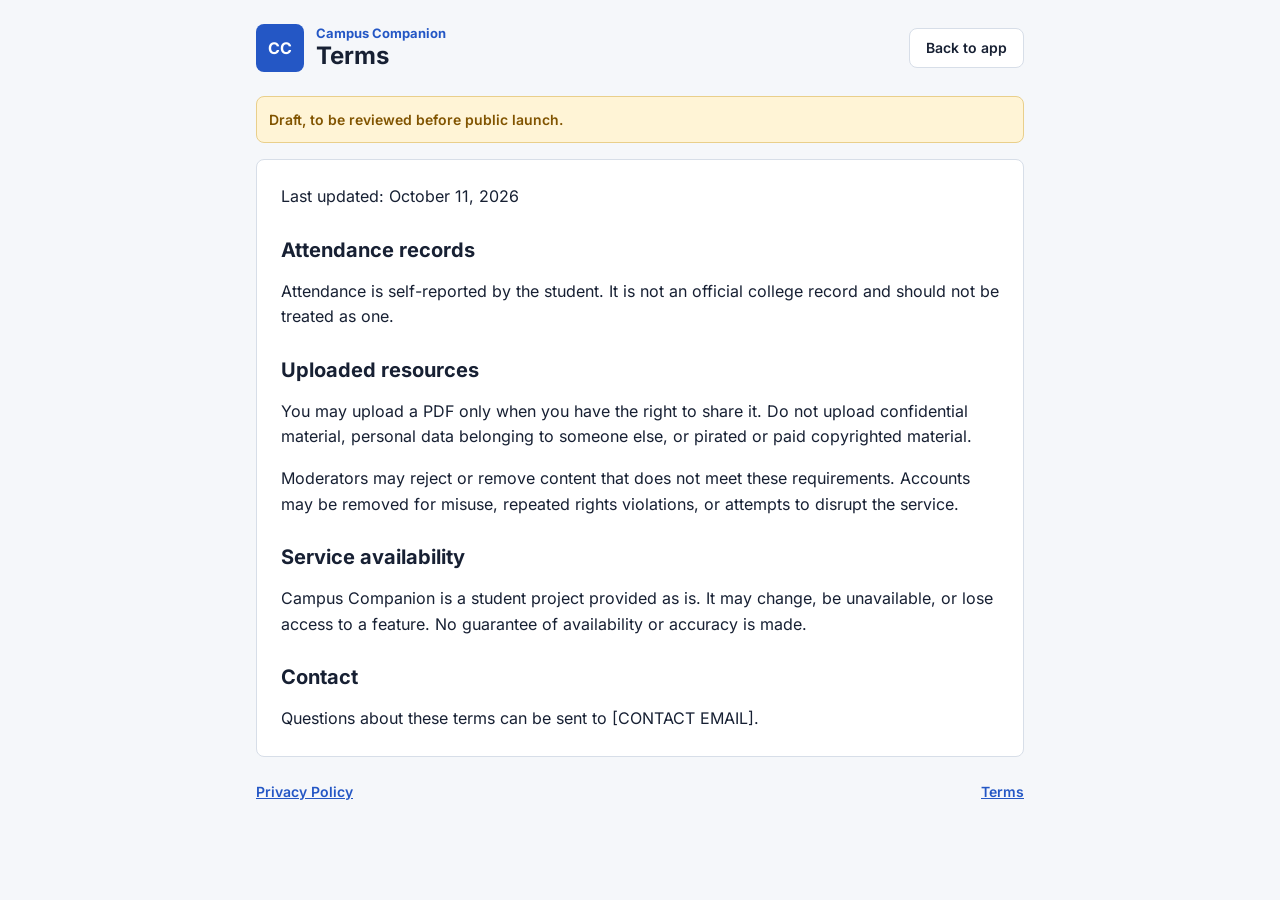
==== terms.html @ 9fdbab42 "Initial commit" ====
<!DOCTYPE html>
<html lang="en">
  <head>
    <meta charset="UTF-8" />
    <meta name="viewport" content="width=device-width, initial-scale=1.0" />
    <title>Terms, Campus Companion</title>
    <meta name="description" content="Terms for using Campus Companion." />
    <link rel="icon" href="favicon.svg" type="image/svg+xml" />
    <link rel="alternate icon" href="favicon.ico" type="image/x-icon" />
    <link rel="apple-touch-icon" href="icon-192.png" />
    <link rel="stylesheet" href="styles.css" />
  </head>
  <body>
    <main class="app-shell legal-page">
      <header class="topbar">
        <div class="brand-wrap">
          <div class="logo">CC</div>
          <div>
            <p class="eyebrow">Campus Companion</p>
            <h1>Terms</h1>
          </div>
        </div>
        <a class="secondary-btn" href="index.html">Back to app</a>
      </header>
      <p class="draft-notice">Draft, to be reviewed before public launch.</p>
      <article class="panel legal-card">
        <p>Last updated: October 11, 2026</p>
        <h2>Attendance records</h2>
        <p>Attendance is self-reported by the student. It is not an official college record and should not be treated as one.</p>
        <h2>Uploaded resources</h2>
        <p>You may upload a PDF only when you have the right to share it. Do not upload confidential material, personal data belonging to someone else, or pirated or paid copyrighted material.</p>
        <p>Moderators may reject or remove content that does not meet these requirements. Accounts may be removed for misuse, repeated rights violations, or attempts to disrupt the service.</p>
        <h2>Service availability</h2>
        <p>Campus Companion is a student project provided as is. It may change, be unavailable, or lose access to a feature. No guarantee of availability or accuracy is made.</p>
        <h2>Contact</h2>
        <p>Questions about these terms can be sent to [CONTACT EMAIL].</p>
      </article>
      <footer class="app-footer">
        <a href="privacy.html">Privacy Policy</a>
        <a href="terms.html">Terms</a>
      </footer>
    </main>
  </body>
</html>
---- styles.css ----
@font-face {
  font-family: "Inter";
  font-style: normal;
  font-weight: 400;
  font-display: swap;
  src: url("fonts/inter-400-latin.woff2") format("woff2");
}

@font-face {
  font-family: "Inter";
  font-style: normal;
  font-weight: 600;
  font-display: swap;
  src: url("fonts/inter-600-latin.woff2") format("woff2");
}

@font-face {
  font-family: "Inter";
  font-style: normal;
  font-weight: 700;
  font-display: swap;
  src: url("fonts/inter-700-latin.woff2") format("woff2");
}

:root {
  --space-1: 4px;
  --space-2: 8px;
  --space-3: 12px;
  --space-4: 16px;
  --space-5: 24px;
  --space-6: 32px;
  --space-7: 48px;
  --text: #172033;
  --muted: #5e6b80;
  --border: #d7dee8;
  --background: #f5f7fa;
  --surface: #ffffff;
  --brand: #2457c5;
  --brand-dark: #173d91;
  --brand-light: #e9f0ff;
  --success: #176b45;
  --success-light: #e7f5ed;
  --warning: #815400;
  --warning-light: #fff4d6;
  --danger: #a62b32;
  --danger-light: #fdebed;
  --radius: 8px;
  --tag-radius: 4px;
  --control-height: 40px;
}

* {
  box-sizing: border-box;
}

html {
  min-width: 320px;
  font-family: "Inter", system-ui, -apple-system, "Segoe UI", sans-serif;
}

body {
  margin: 0;
  background: var(--background);
  color: var(--text);
  font-family: "Inter", system-ui, -apple-system, "Segoe UI", sans-serif;
  font-size: 16px;
  line-height: 1.5;
}

button,
input,
select,
textarea {
  font: inherit;
}

option {
  font-family: inherit;
}

button,
label[for] {
  cursor: pointer;
}

button:disabled {
  cursor: not-allowed;
}

h1,
h2,
h3,
h4,
p {
  margin: 0;
}

h1 {
  font-size: 24px;
  line-height: 1.25;
  font-weight: 700;
}

h2 {
  font-size: 24px;
  line-height: 1.25;
  font-weight: 700;
}

h3 {
  font-size: 20px;
  line-height: 1.3;
  font-weight: 700;
}

h4 {
  font-size: 16px;
  line-height: 1.4;
  font-weight: 700;
}

a {
  color: var(--brand);
  font-weight: 600;
}

.app-shell {
  width: min(100% - 48px, 1100px);
  margin: 0 auto;
  padding: var(--space-5) 0 var(--space-7);
}

.topbar {
  display: flex;
  align-items: center;
  justify-content: space-between;
  gap: var(--space-4);
  margin-bottom: var(--space-5);
}

.brand-wrap,
.profile-header {
  display: flex;
  align-items: center;
  gap: var(--space-3);
}

.logo,
.avatar {
  display: grid;
  place-items: center;
  flex: 0 0 auto;
  width: 48px;
  height: 48px;
  border-radius: var(--radius);
  background: var(--brand);
  color: #fff;
  font-weight: 700;
}

.avatar {
  width: 56px;
  height: 56px;
  font-size: 20px;
}

.eyebrow {
  color: var(--brand);
  font-size: 13px;
  font-weight: 700;
  line-height: 1.3;
}

.success {
  color: var(--success);
}

.warning {
  color: var(--warning);
}

.muted-note,
.subject-meta,
.resource-meta,
.admin-item-meta,
.axis,
.slot-time,
.disclaimer,
.intro-text,
.legal-consent,
.draft-notice,
.app-footer {
  color: var(--muted);
  font-size: 14px;
}

.main-nav {
  display: flex;
  align-items: center;
  gap: var(--space-5);
  margin-bottom: var(--space-5);
  border-bottom: 1px solid var(--border);
}

.nav-item {
  min-height: 48px;
  padding: 0 0 10px;
  border: 0;
  border-bottom: 2px solid transparent;
  background: transparent;
  color: var(--muted);
  font-size: 14px;
  font-weight: 600;
  transition: color 150ms ease, border-color 150ms ease;
}

.nav-item:hover,
.nav-item.active {
  border-bottom-color: var(--brand);
  color: var(--brand);
}

.page {
  display: none;
}

.page.active {
  display: block;
}

.panel,
.resource-card,
.admin-item,
.today-slot-card,
.pending-date-group,
.insight-item,
.history-item,
.stat-card,
.admin-stat-card {
  background: var(--surface);
  border: 1px solid var(--border);
  border-radius: var(--radius);
}

.panel {
  padding: var(--space-5);
}

.hero,
.intro-panel {
  display: flex;
  align-items: flex-start;
  justify-content: space-between;
  gap: var(--space-4);
}

.hero {
  background: var(--brand-light);
  border-color: #c6d7fb;
}

.hero-meta,
.button-row,
.button-row-wrap,
.admin-actions,
.slot-status-actions,
.resource-badges {
  display: flex;
  align-items: center;
  flex-wrap: wrap;
  gap: var(--space-2);
}

.hero-meta {
  color: var(--muted);
  font-size: 14px;
}

.stats-grid,
.content-grid,
.attendance-forms,
.library-grid,
.admin-stats {
  display: grid;
  align-items: start;
  gap: var(--space-4);
  margin-top: var(--space-4);
}

.stats-grid {
  grid-template-columns: repeat(4, minmax(0, 1fr));
}

.content-grid {
  grid-template-columns: minmax(0, 1.5fr) minmax(280px, 1fr);
}

.attendance-forms {
  grid-template-columns: repeat(3, minmax(0, 1fr));
}

.library-grid {
  grid-template-columns: repeat(3, minmax(0, 1fr));
}

.admin-stats {
  grid-template-columns: repeat(2, minmax(0, 1fr));
}

.stat-card,
.admin-stat-card {
  padding: var(--space-4);
}

.stat-card .label,
.admin-stat-card .label,
.profile-info-grid .label,
.profile-details .label {
  display: block;
  color: var(--muted);
  font-size: 13px;
  font-weight: 600;
}

.stat-card .value,
.admin-stat-card .value {
  margin-top: var(--space-2);
  font-size: 32px;
  line-height: 1.2;
  font-weight: 700;
}

.axis {
  margin-top: var(--space-1);
}

.panel-head,
.today-slot-top,
.subject-top,
.admin-item-top,
.intro-headline-row {
  display: flex;
  align-items: flex-start;
  justify-content: space-between;
  gap: var(--space-3);
}

.panel-head {
  margin-bottom: var(--space-4);
}

.today-card,
.pending-panel,
.intro-panel {
  margin-top: var(--space-4);
}

.today-slots-list,
.pending-list,
.subject-cards,
.weekly-summary,
.insight-list,
.history-list,
.admin-queue {
  display: grid;
  gap: var(--space-3);
}

.subject-cards {
  grid-template-columns: repeat(3, minmax(0, 1fr));
}

.subject-card,
.summary-day,
.today-slot-card,
.pending-date-group,
.insight-item,
.history-item,
.admin-item,
.resource-card {
  padding: var(--space-4);
}

.subject-card {
  border: 1px solid var(--border);
  border-radius: var(--radius);
}

.subject-name,
.slot-subject-name {
  font-weight: 700;
}

.progress-wrap {
  display: grid;
  gap: var(--space-2);
  margin: var(--space-3) 0 var(--space-2);
}

.progress-bar {
  height: 8px;
  overflow: hidden;
  border-radius: var(--tag-radius);
  background: var(--border);
}

.progress-bar > span {
  display: block;
  height: 100%;
  border-radius: var(--tag-radius);
  background: var(--brand);
}

.progress-row,
.subject-foot,
.summary-day,
.history-item {
  display: flex;
  align-items: center;
  justify-content: space-between;
  gap: var(--space-3);
}

.progress-row,
.subject-foot,
.summary-day small,
.history-meta span {
  color: var(--muted);
  font-size: 13px;
}

.subject-foot {
  align-items: flex-start;
}

.summary-day {
  border: 1px solid var(--border);
}

.field-group {
  display: grid;
  gap: var(--space-1);
}

.field-group label,
.checkbox-row {
  font-size: 14px;
  font-weight: 600;
}

.field-group input,
.field-group select,
.field-group textarea,
input[type="file"] {
  width: 100%;
  min-height: var(--control-height);
  padding: 0 var(--space-3);
  border: 1px solid var(--border);
  border-radius: var(--radius);
  background: var(--surface);
  color: var(--text);
}

.field-group textarea {
  min-height: 96px;
  padding-top: var(--space-2);
  padding-bottom: var(--space-2);
  resize: vertical;
}

input[type="file"] {
  display: flex;
  align-items: center;
  padding: var(--space-2) var(--space-3);
}

input:focus-visible,
select:focus-visible,
textarea:focus-visible,
button:focus-visible,
.file-label-btn:focus-visible {
  outline: 2px solid var(--brand);
  outline-offset: 2px;
}

.form-panel,
.onboarding-form,
.profile-edit-section {
  display: grid;
  gap: var(--space-4);
}

.form-grid-2,
.profile-info-grid {
  display: grid;
  grid-template-columns: repeat(2, minmax(0, 1fr));
  gap: var(--space-4);
}

.filters-row {
  display: grid;
  grid-template-columns: minmax(180px, 2fr) repeat(5, minmax(110px, 1fr));
  gap: var(--space-3);
  align-items: end;
}

.button-row-wrap {
  margin-top: var(--space-3);
}

.primary-btn,
.secondary-btn,
.link-btn,
.action-btn,
.file-label-btn {
  display: inline-flex;
  align-items: center;
  justify-content: center;
  flex: 0 0 auto;
  min-height: var(--control-height);
  gap: var(--space-2);
  padding: 0 var(--space-4);
  border: 1px solid transparent;
  border-radius: var(--radius);
  background: transparent;
  font-size: 14px;
  font-weight: 600;
  line-height: 1;
  text-decoration: none;
  white-space: nowrap;
  transition: background-color 150ms ease, border-color 150ms ease, color 150ms ease;
}

.primary-btn {
  background: var(--brand);
  color: #fff;
}

.primary-btn:hover {
  background: var(--brand-dark);
}

.secondary-btn,
.action-btn.secondary,
.file-label-btn {
  border-color: var(--border);
  background: var(--surface);
  color: var(--text);
}

.secondary-btn:hover,
.action-btn.secondary:hover,
.file-label-btn:hover {
  border-color: var(--brand);
  color: var(--brand);
}

.link-btn {
  min-height: auto;
  padding: 0;
  border: 0;
  color: var(--brand);
}

.action-btn {
  border-color: var(--brand);
  color: var(--brand);
}

.action-btn:hover {
  background: var(--brand-light);
}

.action-btn.warn,
.danger-btn {
  border-color: var(--danger);
  color: var(--danger);
}

.action-btn.warn:hover,
.danger-btn:hover {
  background: var(--danger-light);
}

.primary-btn:active,
.secondary-btn:active,
.action-btn:active {
  transform: translateY(1px);
}

.primary-btn:disabled,
.secondary-btn:disabled,
.action-btn:disabled {
  opacity: .5;
}

.small-btn {
  min-height: var(--control-height);
  padding: 0 var(--space-3);
}

.quick-present {
  border-color: var(--success);
  color: var(--success);
}

.quick-absent {
  border-color: var(--danger);
  color: var(--danger);
}

.quick-present:hover,
.today-slot-card:has(.status-pill.present) .quick-present,
.pending-slot-card:has(.status-pill.present) .quick-present {
  background: var(--success);
  color: #fff;
}

.quick-absent:hover,
.today-slot-card:has(.status-pill.absent) .quick-absent,
.pending-slot-card:has(.status-pill.absent) .quick-absent {
  background: var(--danger);
  color: #fff;
}

.slot-status-actions {
  margin-top: var(--space-3);
}

.slot-status-actions .action-btn {
  flex: 1 1 120px;
}

.badge,
.status-pill,
.demo-pill {
  display: inline-flex;
  align-items: center;
  justify-content: center;
  min-height: 24px;
  padding: 0 var(--space-2);
  border-radius: var(--tag-radius);
  background: var(--brand-light);
  color: var(--brand-dark);
  font-size: 13px;
  font-weight: 600;
  line-height: 1;
  white-space: nowrap;
}

.badge.success,
.status-pill.present,
.status-pill.approved {
  background: var(--success-light);
  color: var(--success);
}

.badge.warning,
.status-pill.unsure,
.status-pill.pending {
  background: var(--warning-light);
  color: var(--warning);
}

.badge.danger,
.status-pill.absent,
.status-pill.rejected {
  background: var(--danger-light);
  color: var(--danger);
}

.status-pill.cancelled,
.status-pill.unrecorded,
.badge.neutral {
  background: #eef1f5;
  color: var(--muted);
}

.history-meta strong {
  display: block;
}

.history-meta span {
  display: block;
}

.resource-card {
  display: grid;
  align-content: start;
  gap: var(--space-2);
}

.resource-badges {
  margin-top: var(--space-2);
}

.admin-actions {
  margin-top: var(--space-2);
}

.admin-queue {
  margin-top: var(--space-4);
}

.profile-card {
  max-width: 720px;
  margin: var(--space-4) auto 0;
}

.profile-info-grid {
  margin-top: var(--space-4);
  padding: var(--space-4);
  border: 1px solid var(--border);
  border-radius: var(--radius);
}

.profile-info-grid strong {
  font-weight: 600;
}

.divider {
  margin: var(--space-5) 0;
  border: 0;
  border-top: 1px solid var(--border);
}

.checkbox-row {
  display: flex;
  align-items: flex-start;
  gap: var(--space-2);
  color: var(--muted);
}

.checkbox-row input {
  width: 20px;
  height: 20px;
  flex: 0 0 20px;
  margin: 0;
  accent-color: var(--brand);
}

.empty-state {
  padding: var(--space-4);
  border: 1px dashed var(--border);
  border-radius: var(--radius);
  color: var(--muted);
  font-size: 14px;
  text-align: center;
}

.feedback-msg {
  color: var(--success);
  font-size: 13px;
  font-weight: 600;
}

.feedback-msg.error {
  color: var(--danger);
}

.onboarding-overlay {
  position: fixed;
  inset: 0;
  z-index: 1000;
  display: grid;
  place-items: center;
  overflow-y: auto;
  padding: var(--space-4);
  background: rgba(23, 32, 51, .72);
}

.onboarding-card {
  width: min(100%, 420px);
  padding: var(--space-5);
}

.onboarding-card .full-width-btn {
  width: 100%;
}

.full-width-btn {
  width: 100%;
}

.legal-page {
  max-width: 768px;
}

.legal-card {
  display: grid;
  gap: var(--space-4);
  line-height: 1.6;
}

.legal-card h2 {
  margin-top: var(--space-3);
  font-size: 20px;
}

.draft-notice {
  margin-bottom: var(--space-4);
  padding: var(--space-3);
  border: 1px solid #e9cf8b;
  border-radius: var(--radius);
  background: var(--warning-light);
  color: var(--warning);
  font-weight: 600;
}

.app-footer {
  display: flex;
  justify-content: space-between;
  gap: var(--space-3);
  flex-wrap: wrap;
  margin-top: var(--space-5);
}

.app-footer nav {
  display: flex;
  gap: var(--space-4);
}

.hidden {
  display: none !important;
}

@media (min-width: 900px) {
  .subject-cards {
    grid-template-columns: repeat(3, minmax(0, 1fr));
  }
}

@media (min-width: 641px) and (max-width: 899px) {
  .subject-cards,
  .library-grid {
    grid-template-columns: repeat(2, minmax(0, 1fr));
  }

  .attendance-forms {
    grid-template-columns: repeat(2, minmax(0, 1fr));
  }

  .filters-row {
    grid-template-columns: repeat(3, minmax(0, 1fr));
  }
}

@media (max-width: 640px) {
  :root {
    --control-height: 44px;
  }

  body {
    padding-bottom: 72px;
  }

  .app-shell {
    width: min(100% - 32px, 1100px);
    padding-top: var(--space-4);
    padding-bottom: var(--space-5);
  }

  .topbar,
  .hero,
  .intro-panel,
  .history-item {
    align-items: flex-start;
    flex-direction: column;
  }

  .topbar .button-row-wrap {
    width: 100%;
  }

  .main-nav {
    position: fixed;
    right: 0;
    bottom: 0;
    left: 0;
    z-index: 50;
    display: grid;
    grid-template-columns: repeat(4, 1fr);
    gap: 0;
    min-height: 56px;
    margin: 0;
    padding: 0 8px env(safe-area-inset-bottom);
    border: 0;
    background: var(--surface);
    box-shadow: 0 -1px 0 var(--border);
  }

  .nav-item {
    min-height: 48px;
    padding: 0 4px;
    border-bottom: 2px solid transparent;
    font-size: 13px;
  }

  .nav-item[data-section="admin"] {
    display: none;
  }

  .stats-grid,
  .content-grid,
  .attendance-forms,
  .library-grid,
  .admin-stats,
  .subject-cards {
    grid-template-columns: 1fr;
  }

  .panel {
    padding: var(--space-4);
  }

  .form-grid-2,
  .profile-info-grid,
  .filters-row {
    grid-template-columns: 1fr;
  }

  .button-row > *,
  .onboarding-form .button-row-wrap > * {
    flex: 1 1 100%;
  }

  .full-width-btn {
    width: 100%;
  }

  .slot-status-actions .action-btn {
    flex: 1 1 calc(50% - var(--space-2));
  }

  .legal-page .topbar {
    flex-direction: row;
  }
}
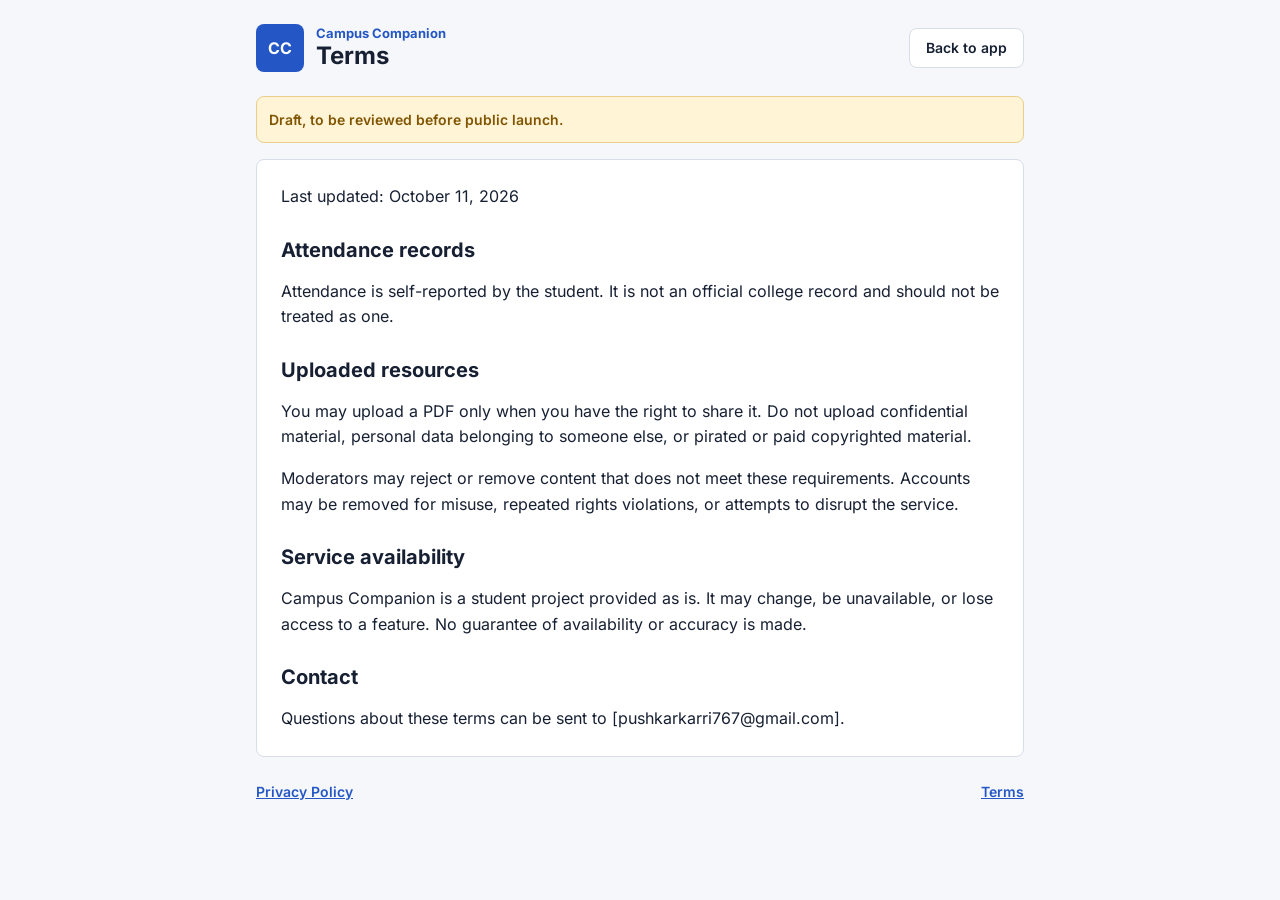
==== commit e4608c8f: "Fill contact details" ====
--- a/terms.html
+++ b/terms.html
@@ -1,44 +1,51 @@
 <!DOCTYPE html>
 <html lang="en">
-  <head>
-    <meta charset="UTF-8" />
-    <meta name="viewport" content="width=device-width, initial-scale=1.0" />
-    <title>Terms, Campus Companion</title>
-    <meta name="description" content="Terms for using Campus Companion." />
-    <link rel="icon" href="favicon.svg" type="image/svg+xml" />
-    <link rel="alternate icon" href="favicon.ico" type="image/x-icon" />
-    <link rel="apple-touch-icon" href="icon-192.png" />
-    <link rel="stylesheet" href="styles.css" />
-  </head>
-  <body>
-    <main class="app-shell legal-page">
-      <header class="topbar">
-        <div class="brand-wrap">
-          <div class="logo">CC</div>
-          <div>
-            <p class="eyebrow">Campus Companion</p>
-            <h1>Terms</h1>
-          </div>
+
+<head>
+  <meta charset="UTF-8" />
+  <meta name="viewport" content="width=device-width, initial-scale=1.0" />
+  <title>Terms, Campus Companion</title>
+  <meta name="description" content="Terms for using Campus Companion." />
+  <link rel="icon" href="favicon.svg" type="image/svg+xml" />
+  <link rel="alternate icon" href="favicon.ico" type="image/x-icon" />
+  <link rel="apple-touch-icon" href="icon-192.png" />
+  <link rel="stylesheet" href="styles.css" />
+</head>
+
+<body>
+  <main class="app-shell legal-page">
+    <header class="topbar">
+      <div class="brand-wrap">
+        <div class="logo">CC</div>
+        <div>
+          <p class="eyebrow">Campus Companion</p>
+          <h1>Terms</h1>
         </div>
-        <a class="secondary-btn" href="index.html">Back to app</a>
-      </header>
-      <p class="draft-notice">Draft, to be reviewed before public launch.</p>
-      <article class="panel legal-card">
-        <p>Last updated: October 11, 2026</p>
-        <h2>Attendance records</h2>
-        <p>Attendance is self-reported by the student. It is not an official college record and should not be treated as one.</p>
-        <h2>Uploaded resources</h2>
-        <p>You may upload a PDF only when you have the right to share it. Do not upload confidential material, personal data belonging to someone else, or pirated or paid copyrighted material.</p>
-        <p>Moderators may reject or remove content that does not meet these requirements. Accounts may be removed for misuse, repeated rights violations, or attempts to disrupt the service.</p>
-        <h2>Service availability</h2>
-        <p>Campus Companion is a student project provided as is. It may change, be unavailable, or lose access to a feature. No guarantee of availability or accuracy is made.</p>
-        <h2>Contact</h2>
-        <p>Questions about these terms can be sent to [CONTACT EMAIL].</p>
-      </article>
-      <footer class="app-footer">
-        <a href="privacy.html">Privacy Policy</a>
-        <a href="terms.html">Terms</a>
-      </footer>
-    </main>
-  </body>
-</html>
+      </div>
+      <a class="secondary-btn" href="index.html">Back to app</a>
+    </header>
+    <p class="draft-notice">Draft, to be reviewed before public launch.</p>
+    <article class="panel legal-card">
+      <p>Last updated: October 11, 2026</p>
+      <h2>Attendance records</h2>
+      <p>Attendance is self-reported by the student. It is not an official college record and should not be treated as
+        one.</p>
+      <h2>Uploaded resources</h2>
+      <p>You may upload a PDF only when you have the right to share it. Do not upload confidential material, personal
+        data belonging to someone else, or pirated or paid copyrighted material.</p>
+      <p>Moderators may reject or remove content that does not meet these requirements. Accounts may be removed for
+        misuse, repeated rights violations, or attempts to disrupt the service.</p>
+      <h2>Service availability</h2>
+      <p>Campus Companion is a student project provided as is. It may change, be unavailable, or lose access to a
+        feature. No guarantee of availability or accuracy is made.</p>
+      <h2>Contact</h2>
+      <p>Questions about these terms can be sent to [pushkarkarri767@gmail.com].</p>
+    </article>
+    <footer class="app-footer">
+      <a href="privacy.html">Privacy Policy</a>
+      <a href="terms.html">Terms</a>
+    </footer>
+  </main>
+</body>
+
+</html>
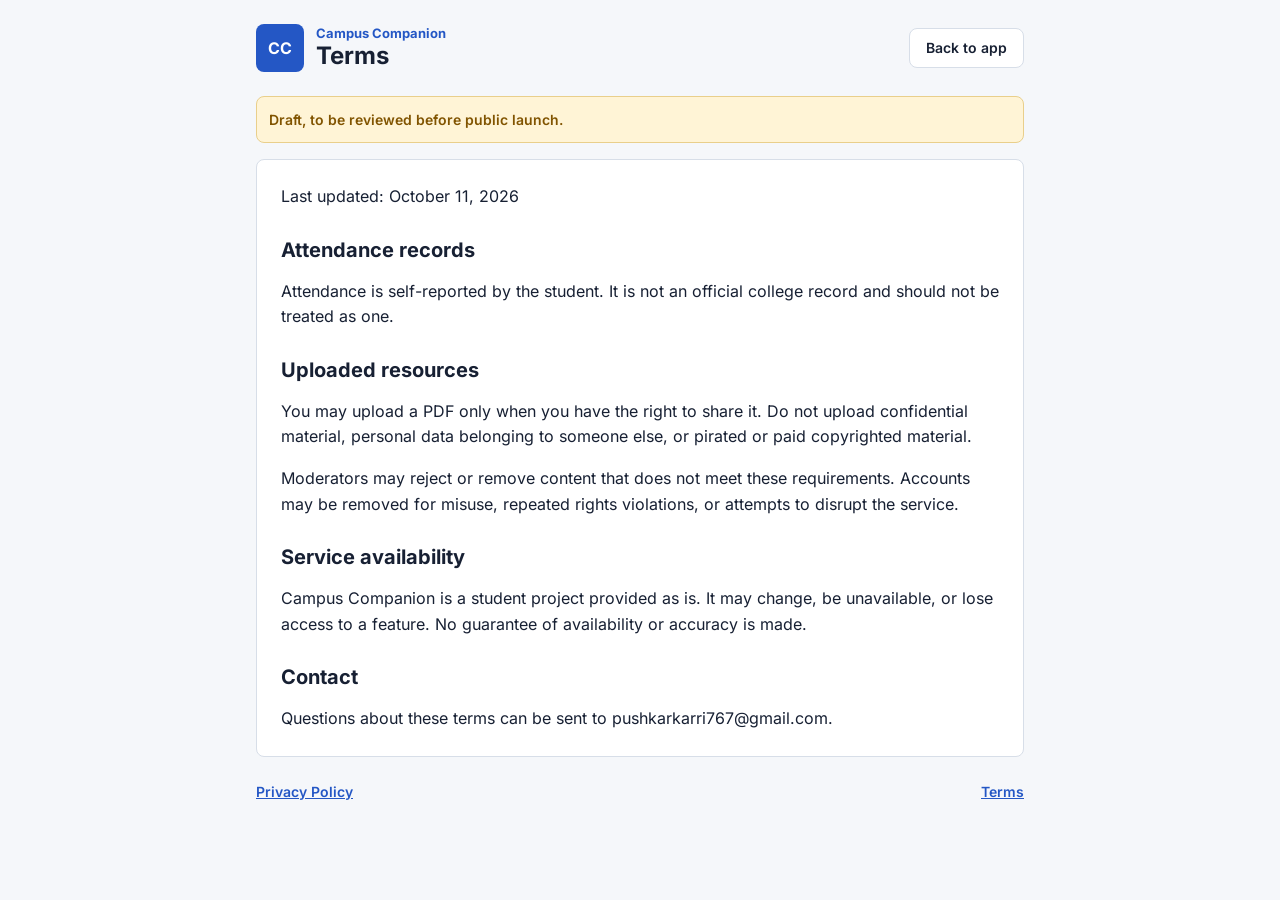
==== commit 6888d71c: "Remove brackets from contact details" ====
--- a/terms.html
+++ b/terms.html
@@ -39,7 +39,7 @@
       <p>Campus Companion is a student project provided as is. It may change, be unavailable, or lose access to a
         feature. No guarantee of availability or accuracy is made.</p>
       <h2>Contact</h2>
-      <p>Questions about these terms can be sent to [pushkarkarri767@gmail.com].</p>
+      <p>Questions about these terms can be sent to pushkarkarri767@gmail.com.</p>
     </article>
     <footer class="app-footer">
       <a href="privacy.html">Privacy Policy</a>
